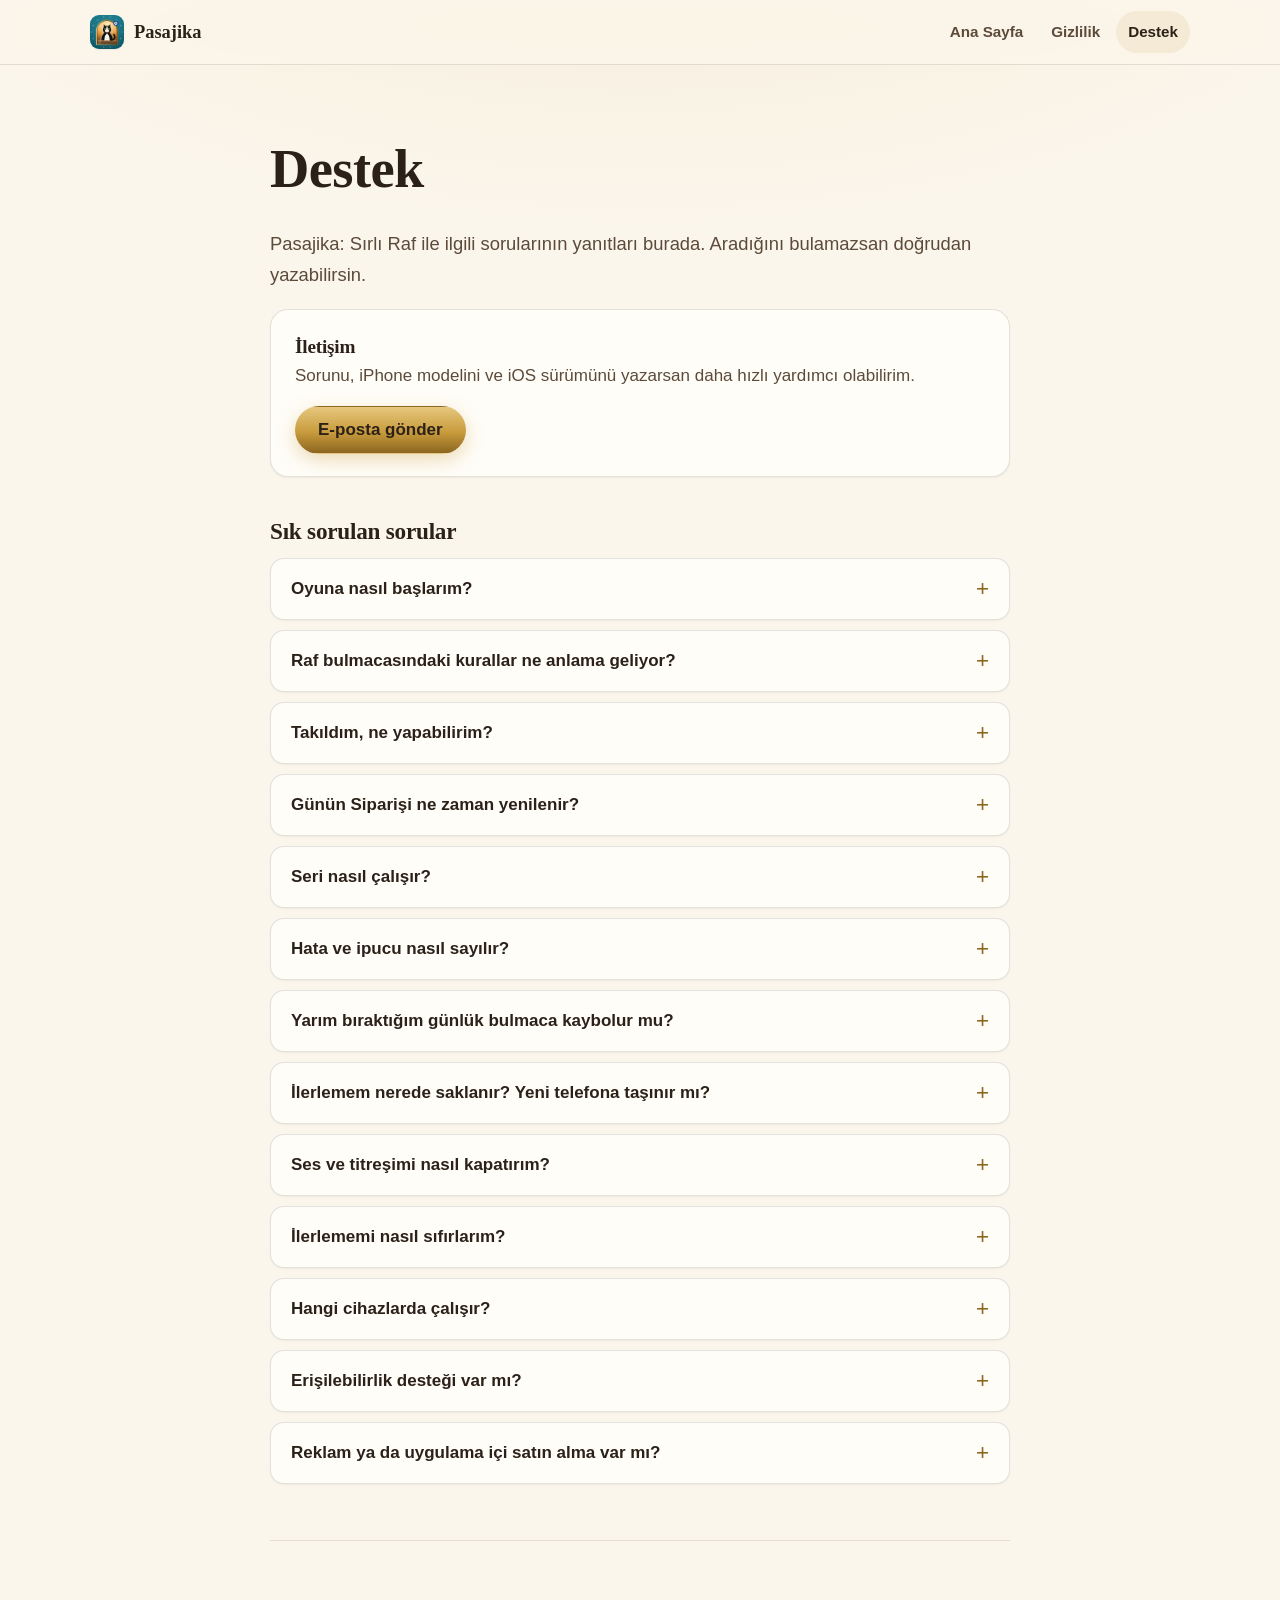
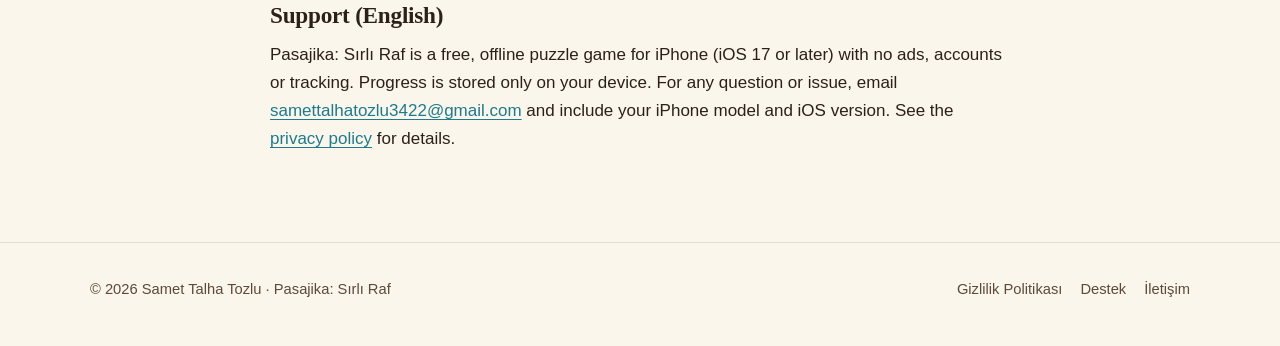
==== destek/index.html @ a7efb0a0 "Mobil düzen ve metin iyileştirmeleri" ====
<!doctype html>
<html lang="tr">
<head>
  <meta charset="utf-8">
  <meta name="viewport" content="width=device-width, initial-scale=1, viewport-fit=cover">
  <title>Destek · Pasajika: Sırlı Raf</title>
  <meta name="description" content="Pasajika: Sırlı Raf destek sayfası: sık sorulan sorular, Günün Siparişi, seri, ilerleme ve iletişim.">
  <link rel="canonical" href="https://samettalhatozlu.github.io/pasajika/destek/">
  <meta name="theme-color" content="#FBF6EC" media="(prefers-color-scheme: light)">
  <meta name="theme-color" content="#1B1510" media="(prefers-color-scheme: dark)">
  <meta property="og:type" content="website">
  <meta property="og:title" content="Destek · Pasajika: Sırlı Raf">
  <meta property="og:description" content="Sık sorulan sorular ve iletişim.">
  <meta property="og:url" content="https://samettalhatozlu.github.io/pasajika/destek/">
  <meta property="og:image" content="https://samettalhatozlu.github.io/pasajika/assets/img/icon-512.png">
  <link rel="icon" type="image/png" sizes="64x64" href="../assets/img/favicon-64.png">
  <link rel="apple-touch-icon" href="../assets/img/apple-touch-icon.png">
  <link rel="stylesheet" href="../assets/site.css">
</head>
<body>
  <a class="skip-link" href="#icerik">İçeriğe geç</a>

  <header class="site-header">
    <div class="wrap">
      <a class="brand" href="../" aria-label="Pasajika ana sayfa">
        <img src="../assets/img/apple-touch-icon.png" alt="" width="34" height="34">
        <span>Pasajika</span>
      </a>
      <nav class="nav" aria-label="Ana menü">
        <a href="../">Ana Sayfa</a>
        <a href="../gizlilik/">Gizlilik</a>
        <a href="./" aria-current="page">Destek</a>
      </nav>
    </div>
  </header>

  <main id="icerik" class="doc">
    <div class="read">
      <h1>Destek</h1>
      <p class="lead">Pasajika: Sırlı Raf ile ilgili sorularının yanıtları burada. Aradığını bulamazsan doğrudan yazabilirsin.</p>

      <div class="contact-card">
        <div>
          <h2 style="margin:0 0 4px; font-size:1.2rem;">İletişim</h2>
          <p>Sorunu, iPhone modelini ve iOS sürümünü yazarsan daha hızlı yardımcı olabilirim.</p>
        </div>
        <a class="btn btn-primary" href="mailto:samettalhatozlu3422@gmail.com?subject=Pasajika%20Destek">E-posta gönder</a>
      </div>

      <h2>Sık sorulan sorular</h2>
      <div class="faq">
        <details>
          <summary>Oyuna nasıl başlarım?</summary>
          <div><p>İlk açılışta <strong>Kepengi Kaldır</strong>'a dokun. Parmağını tozlu vitrinin üzerinde gezdirerek temizle; vitrin parlayınca ustanın notunu oku ve <strong>Rafı Düzenle</strong> ile bulmacaya geç. Kayıt ya da giriş gerekmez.</p></div>
        </details>
        <details>
          <summary>Raf bulmacasındaki kurallar ne anlama geliyor?</summary>
          <div>
            <p>Ustanın notlarındaki bütün kurallar aynı anda sağlandığında raf tamamlanır. Her bulmacanın tek bir doğru çözümü vardır.</p>
            <ul>
              <li><strong>Yan yana:</strong> aynı rafta, bitişik gözlerde.</li>
              <li><strong>Hemen üstünde:</strong> aynı sütunda, bir üst gözde.</li>
              <li><strong>Daha üst bir raf:</strong> sütun fark etmez, rafı daha yukarıda.</li>
              <li><strong>Daha solda:</strong> raf fark etmez, sütunu daha solda.</li>
            </ul>
          </div>
        </details>
        <details>
          <summary>Takıldım, ne yapabilirim?</summary>
          <div><p>Bozulan not kırmızıyla işaretlenir. Sağ üstteki <strong>ampul</strong> düğmesi, çözücüden gerçek bir sonraki adımı gösterir: yanlış yerdeki bir eşyayı tezgâha geri alır ya da bir eşyayı doğru gözüne yerleştirir. Notların yanındaki döngü düğmesiyle rafı tamamen boşaltabilirsin.</p></div>
        </details>
        <details>
          <summary>Günün Siparişi ne zaman yenilenir?</summary>
          <div><p>Her gün, iPhone'unun yerel saatiyle gece yarısında. O gün herkes aynı bulmacayı çözer. Zorluk haftaya yayılır: pazartesi ve salı kolay, çarşamba ile cuma arası orta, hafta sonu usta işi.</p></div>
        </details>
        <details>
          <summary>Seri nasıl çalışır?</summary>
          <div><p>Günün Siparişi'ni her gün çözdükçe serin bir artar. Bir gün atlarsan seri yeniden başlar; en iyi serin ayrıca saklanır.</p></div>
        </details>
        <details>
          <summary>Hata ve ipucu nasıl sayılır?</summary>
          <div><p>Bir eşyayı, ustanın bir notunu bozacak bir göze koyduğunda bu bir hata sayılır. İpucu düğmesini her kullanışın da ayrıca sayılır. İkisi de sonuç kartında ve paylaşım metninde görünür.</p></div>
        </details>
        <details>
          <summary>Yarım bıraktığım günlük bulmaca kaybolur mu?</summary>
          <div><p>Hayır. Süren, hataların, ipuçların ve raftaki yerleşimin kaydedilir. Aynı gün içinde geri döndüğünde <strong>Devam Et</strong> ile kaldığın yerden sürdürürsün.</p></div>
        </details>
        <details>
          <summary>İlerlemem nerede saklanır? Yeni telefona taşınır mı?</summary>
          <div><p>İlerlemen yalnızca iPhone'unda saklanır; hesap ya da sunucu yoktur. iPhone yedeğini (iCloud ya da bilgisayar) yeni telefona geri yüklediğinde ilerlemen de gelir. Uygulamayı silmek ilerlemeyi de siler.</p></div>
        </details>
        <details>
          <summary>Ses ve titreşimi nasıl kapatırım?</summary>
          <div><p>Han Avlusu'nda sağ üstteki dişli simgesiyle <strong>Ayarlar</strong>'ı aç; <strong>ASMR sesleri</strong> ve <strong>Titreşim</strong> anahtarlarını kullan. iPhone sessiz moddayken oyun ses çalmaz ve arka planda dinlediğin müziği kesmez.</p></div>
        </details>
        <details>
          <summary>İlerlememi nasıl sıfırlarım?</summary>
          <div><p><strong>Ayarlar › İlerlemeyi sıfırla</strong>. Dükkânlar, pusulalar ve günlük seri silinir; ses ve titreşim tercihlerin korunur. Bu işlem geri alınamaz.</p></div>
        </details>
        <details>
          <summary>Hangi cihazlarda çalışır?</summary>
          <div><p>iOS 17 ve üzeri yüklü bütün iPhone modellerinde, iPhone SE'den Pro Max'e kadar. Oyun dikey ekranda oynanır ve internet bağlantısı gerektirmez.</p></div>
        </details>
        <details>
          <summary>Erişilebilirlik desteği var mı?</summary>
          <div><p>Evet. Eşyalar, raf gözleri ve kurallar VoiceOver ile okunur; eşyayı seçip bir göze yerleştirmek için sürüklemek zorunlu değildir. Vitrin temizliğinde VoiceOver için "Vitrini tamamen temizle" eylemi bulunur. Oyun, büyük yazı boyutlarına uyum sağlar.</p></div>
        </details>
        <details>
          <summary>Reklam ya da uygulama içi satın alma var mı?</summary>
          <div><p>Hayır. Pasajika ücretsizdir; reklam, uygulama içi satın alma ve takip içermez. Ayrıntılar için <a href="../gizlilik/">gizlilik politikasına</a> bakabilirsin.</p></div>
        </details>
      </div>

      <hr class="divider">

      <section lang="en" aria-labelledby="en-support">
        <h2 id="en-support">Support (English)</h2>
        <p>Pasajika: Sırlı Raf is a free, offline puzzle game for iPhone (iOS 17 or later) with no ads, accounts or tracking. Progress is stored only on your device. For any question or issue, email <a href="mailto:samettalhatozlu3422@gmail.com?subject=Pasajika%20Support">samettalhatozlu3422@gmail.com</a> and include your iPhone model and iOS version. See the <a href="../gizlilik/#en">privacy policy</a> for details.</p>
      </section>
    </div>
  </main>

  <footer class="site-footer">
    <div class="wrap">
      <span>© 2026 Samet Talha Tozlu · Pasajika: Sırlı Raf</span>
      <nav aria-label="Alt menü">
        <a href="../gizlilik/">Gizlilik Politikası</a>
        <a href="./">Destek</a>
        <a href="mailto:samettalhatozlu3422@gmail.com">İletişim</a>
      </nav>
    </div>
  </footer>
</body>
</html>
---- assets/site.css ----
/* Pasajika: Sırlı Raf · Site stilleri
   Dış kaynak (yazı tipi, analiz, çerez) kullanılmaz; yalnızca sistem yazı tipleri. */

:root {
  --cream: #FBF6EC;
  --paper: #F4EAD5;
  --paper-edge: #E2CFA6;
  --brass: #C89B3C;
  --brass-dark: #8C6620;
  --brass-light: #E6C77E;
  --walnut: #2B2118;
  --walnut-2: #3A2C20;
  --iznik: #1E7A8C;
  --iznik-dark: #145664;
  --tea: #B83B2A;
  --olive: #5E7D3A;

  --bg: var(--cream);
  --surface: #FFFDF8;
  --surface-2: var(--paper);
  --text: var(--walnut);
  --muted: #5C4A3A;
  --line: rgba(43, 33, 24, 0.12);
  --accent: var(--iznik);
  --accent-text: #FFFFFF;
  --shadow-sm: 0 1px 2px rgba(43, 33, 24, 0.06);
  --shadow: 0 1px 2px rgba(43, 33, 24, 0.06), 0 10px 30px rgba(43, 33, 24, 0.10);
  --radius: 18px;
  --radius-lg: 28px;
  --serif: ui-serif, "New York", "Iowan Old Style", "Palatino Linotype", Palatino, Georgia, serif;
  --sans: -apple-system, BlinkMacSystemFont, "SF Pro Text", "Segoe UI", Roboto, "Helvetica Neue", Arial, sans-serif;
  --wrap: 1100px;
  --read: 740px;
  color-scheme: light dark;
}

@media (prefers-color-scheme: dark) {
  :root {
    --bg: #1B1510;
    --surface: #251C15;
    --surface-2: #2E2319;
    --text: #F4EAD5;
    --muted: #CDBA9A;
    --line: rgba(244, 234, 213, 0.12);
    --accent: #4FB3C4;
    --accent-text: #10201F;
    --tea: #E07A5F;
    --olive: #9DBB72;
    --shadow-sm: 0 1px 2px rgba(0, 0, 0, 0.3);
    --shadow: 0 1px 2px rgba(0, 0, 0, 0.3), 0 12px 32px rgba(0, 0, 0, 0.35);
  }
}

*, *::before, *::after { box-sizing: border-box; }

html { -webkit-text-size-adjust: 100%; scroll-behavior: smooth; }
@media (prefers-reduced-motion: reduce) { html { scroll-behavior: auto; } }

body {
  margin: 0;
  background:
    radial-gradient(1200px 600px at 50% -10%, color-mix(in srgb, var(--brass) 14%, transparent), transparent 70%),
    var(--bg);
  color: var(--text);
  font: 17px/1.65 var(--sans);
  text-rendering: optimizeLegibility;
  -webkit-font-smoothing: antialiased;
}

img { max-width: 100%; height: auto; display: block; }
a { color: var(--accent); text-underline-offset: 3px; }
a:hover { text-decoration-thickness: 2px; }
:focus-visible { outline: 3px solid var(--brass); outline-offset: 3px; border-radius: 6px; }

h1, h2, h3 { font-family: var(--serif); line-height: 1.2; letter-spacing: -0.01em; margin: 0 0 0.5em; }
h1 { font-size: clamp(2.1rem, 5vw, 3.4rem); }
h2 { font-size: clamp(1.5rem, 3.2vw, 2.1rem); }
h3 { font-size: 1.2rem; }
p { margin: 0 0 1em; }

.skip-link {
  position: absolute; left: 12px; top: -48px; z-index: 100;
  background: var(--walnut); color: var(--cream); padding: 10px 14px; border-radius: 10px;
}
.skip-link:focus { top: 12px; }

.wrap { width: min(var(--wrap), 100% - 32px); margin-inline: auto; }
.read { width: min(var(--read), 100% - 32px); margin-inline: auto; }

/* Üst bar */
.site-header {
  position: sticky; top: 0; z-index: 50;
  background: color-mix(in srgb, var(--bg) 82%, transparent);
  backdrop-filter: saturate(160%) blur(14px);
  -webkit-backdrop-filter: saturate(160%) blur(14px);
  border-bottom: 1px solid var(--line);
}
.site-header .wrap { display: flex; align-items: center; justify-content: space-between; gap: 16px; min-height: 64px; }
.brand { display: flex; align-items: center; gap: 10px; color: var(--text); text-decoration: none; font-family: var(--serif); font-weight: 700; font-size: 1.15rem; }
.brand img { width: 34px; height: 34px; border-radius: 9px; box-shadow: var(--shadow-sm); }
.nav { display: flex; gap: 4px; flex-wrap: wrap; }
.nav a {
  color: var(--muted); text-decoration: none; font-size: 0.95rem; font-weight: 600;
  padding: 8px 12px; border-radius: 999px; min-height: 40px; display: inline-flex; align-items: center;
}
.nav a:hover { color: var(--text); background: var(--surface-2); }
.nav a[aria-current="page"] { color: var(--text); background: var(--surface-2); }

/* Butonlar ve rozetler */
.btn {
  display: inline-flex; align-items: center; justify-content: center; gap: 8px;
  min-height: 48px; padding: 0 22px; border-radius: 999px; font-weight: 700; text-decoration: none;
  border: 1px solid transparent; transition: transform .15s ease, box-shadow .15s ease;
}
.btn:hover { transform: translateY(-1px); text-decoration: none; }
.btn-primary {
  color: var(--walnut);
  background: linear-gradient(180deg, var(--brass-light), var(--brass) 55%, var(--brass-dark));
  box-shadow: 0 6px 18px color-mix(in srgb, var(--brass) 35%, transparent);
}
.btn-ghost { color: var(--text); background: var(--surface); border-color: var(--line); }
.pills { display: flex; flex-wrap: wrap; gap: 8px; margin: 18px 0 26px; padding: 0; list-style: none; }
.pills li {
  font-size: 0.85rem; font-weight: 700; padding: 6px 12px; border-radius: 999px;
  background: var(--surface); border: 1px solid var(--line); color: var(--muted);
}
.eyebrow { font-size: 0.85rem; font-weight: 800; letter-spacing: 0.08em; text-transform: uppercase; color: var(--accent); margin-bottom: 10px; }
.lead { font-size: 1.15rem; color: var(--muted); }

/* Ana sayfa */
.hero { padding: clamp(40px, 7vw, 88px) 0 40px; }
.hero .wrap { display: grid; grid-template-columns: 1.1fr 0.9fr; gap: clamp(28px, 5vw, 64px); align-items: center; }
.hero-icon { width: 88px; height: 88px; border-radius: 22px; box-shadow: var(--shadow); margin-bottom: 22px; }
.actions { display: flex; flex-wrap: wrap; gap: 12px; }
.device {
  justify-self: center; width: min(320px, 78vw); padding: 10px; border-radius: 46px;
  background: linear-gradient(160deg, #3a2c20, #1d1510); box-shadow: var(--shadow), inset 0 0 0 1px rgba(255,255,255,.06);
}
.device img { border-radius: 37px; width: 100%; }

.section { padding: clamp(48px, 7vw, 84px) 0; }
.section-alt { background: color-mix(in srgb, var(--surface-2) 60%, transparent); border-block: 1px solid var(--line); }
.section-head { max-width: 640px; margin-bottom: 32px; }

.steps { display: grid; grid-template-columns: repeat(3, 1fr); gap: 18px; counter-reset: step; padding: 0; margin: 0; list-style: none; }
.card {
  background: var(--surface); border: 1px solid var(--line); border-radius: var(--radius);
  padding: 24px; box-shadow: var(--shadow-sm);
}
.steps .card { position: relative; }
.steps .card::before {
  counter-increment: step; content: counter(step);
  display: inline-grid; place-items: center; width: 34px; height: 34px; border-radius: 50%;
  background: var(--brass-light); color: var(--walnut); font-weight: 800; font-family: var(--serif); margin-bottom: 14px;
}
.card p { color: var(--muted); margin: 0; }

.split { display: grid; grid-template-columns: 1fr 0.8fr; gap: clamp(28px, 5vw, 64px); align-items: center; }
.checklist { list-style: none; padding: 0; margin: 18px 0 0; display: grid; gap: 10px; }
.checklist li { display: flex; gap: 10px; align-items: flex-start; color: var(--muted); }
.checklist li::before {
  content: ""; flex: none; width: 20px; height: 20px; margin-top: 4px; border-radius: 50%;
  background: var(--olive) url("data:image/svg+xml,%3Csvg xmlns='http://www.w3.org/2000/svg' viewBox='0 0 20 20'%3E%3Cpath d='M5.5 10.5l3 3 6-7' fill='none' stroke='white' stroke-width='2.4' stroke-linecap='round' stroke-linejoin='round'/%3E%3C/svg%3E") center/16px no-repeat;
}
.share-sample {
  font: 600 0.95rem/1.5 ui-monospace, "SF Mono", Menlo, monospace; background: var(--surface);
  border: 1px dashed var(--paper-edge); border-radius: 14px; padding: 14px 16px; color: var(--muted); margin-top: 18px;
}

.gallery {
  display: grid; grid-auto-flow: column; grid-auto-columns: minmax(200px, 240px); gap: 18px;
  overflow-x: auto; padding: 6px 4px 22px; scroll-snap-type: x mandatory; overscroll-behavior-x: contain;
}
.gallery figure { margin: 0; scroll-snap-align: start; }
.gallery img { border-radius: 26px; box-shadow: var(--shadow); border: 1px solid var(--line); }
.gallery figcaption { text-align: center; color: var(--muted); font-size: 0.9rem; font-weight: 600; margin-top: 10px; }

.values { display: grid; grid-template-columns: repeat(4, 1fr); gap: 16px; }
.values .card h3 { margin-bottom: 6px; }
.icon {
  width: 42px; height: 42px; border-radius: 12px; display: grid; place-items: center; margin-bottom: 14px;
  background: color-mix(in srgb, var(--accent) 14%, transparent); color: var(--accent);
}
.icon svg { width: 22px; height: 22px; }

/* Belge sayfaları */
.doc { padding: clamp(36px, 6vw, 72px) 0 72px; }
.doc-meta { color: var(--muted); font-size: 0.95rem; margin-bottom: 18px; }
.lang-switch { display: inline-flex; gap: 6px; padding: 4px; border-radius: 999px; background: var(--surface-2); margin-bottom: 26px; }
.lang-switch a { text-decoration: none; color: var(--muted); font-weight: 700; font-size: 0.9rem; padding: 6px 14px; border-radius: 999px; }
.lang-switch a:hover { color: var(--text); background: var(--surface); }
.summary {
  background: var(--surface); border: 1px solid var(--line); border-left: 4px solid var(--olive);
  border-radius: 14px; padding: 18px 20px; margin: 0 0 34px; box-shadow: var(--shadow-sm);
}
.summary strong { font-family: var(--serif); font-size: 1.05rem; }
.doc h2 { font-size: 1.45rem; margin-top: 2.2em; padding-top: 0.2em; }
.doc h2:first-of-type { margin-top: 0.6em; }
.doc ul { padding-left: 1.2em; }
.doc li { margin-bottom: 0.4em; }
.toc { background: var(--surface); border: 1px solid var(--line); border-radius: 14px; padding: 16px 20px; margin-bottom: 30px; }
.toc ol { margin: 6px 0 0; padding-left: 1.3em; columns: 2; column-gap: 28px; }
.toc a { color: var(--text); text-decoration: none; }
.toc a:hover { color: var(--accent); }
.table-wrap { overflow-x: auto; margin: 0 0 1.2em; border: 1px solid var(--line); border-radius: 14px; background: var(--surface); }
table { width: 100%; border-collapse: collapse; font-size: 0.95rem; }
th, td { text-align: left; padding: 12px 14px; border-bottom: 1px solid var(--line); vertical-align: top; }
th { font-weight: 700; background: var(--surface-2); }
tr:last-child td { border-bottom: 0; }
.tag { display: inline-block; font-size: 0.8rem; font-weight: 800; padding: 2px 10px; border-radius: 999px; }
.tag-no { background: color-mix(in srgb, var(--olive) 18%, transparent); color: var(--olive); }
.divider { border: 0; border-top: 1px solid var(--line); margin: 56px 0; }

.contact-card {
  display: flex; flex-wrap: wrap; align-items: center; justify-content: space-between; gap: 16px;
  background: var(--surface); border: 1px solid var(--line); border-radius: var(--radius); padding: 22px 24px; box-shadow: var(--shadow-sm);
  margin: 10px 0 36px;
}
.contact-card p { margin: 0; color: var(--muted); }
.faq details {
  background: var(--surface); border: 1px solid var(--line); border-radius: 14px; margin-bottom: 10px;
  box-shadow: var(--shadow-sm);
}
.faq summary {
  cursor: pointer; list-style: none; padding: 16px 48px 16px 20px; font-weight: 700; position: relative; min-height: 44px;
}
.faq summary::-webkit-details-marker { display: none; }
.faq summary::after {
  content: "+"; position: absolute; right: 20px; top: 50%; transform: translateY(-50%);
  font-size: 1.4rem; color: var(--brass-dark); font-weight: 400;
}
.faq details[open] summary::after { content: "–"; }
.faq details > div { padding: 0 20px 18px; color: var(--muted); }
.faq details > div p:last-child { margin-bottom: 0; }

/* Alt bilgi */
.site-footer { border-top: 1px solid var(--line); padding: 34px 0 44px; color: var(--muted); font-size: 0.92rem; }
.site-footer .wrap { display: flex; flex-wrap: wrap; justify-content: space-between; gap: 14px; align-items: center; }
.site-footer nav { display: flex; gap: 18px; flex-wrap: wrap; }
.site-footer a { color: var(--muted); text-decoration: none; }
.site-footer a:hover { color: var(--text); text-decoration: underline; }

/* 404 */
.center-page { min-height: 70vh; display: grid; place-items: center; text-align: center; padding: 48px 16px; }
.center-page img { width: 96px; height: 96px; border-radius: 24px; margin: 0 auto 22px; box-shadow: var(--shadow); }

/* Duyarlı düzen */
@media (max-width: 900px) {
  .hero .wrap, .split { grid-template-columns: 1fr; }
  .device { width: min(260px, 68vw); }
  .steps { grid-template-columns: 1fr; }
  .values { grid-template-columns: repeat(2, 1fr); }
}
@media (max-width: 560px) {
  body { font-size: 16px; }
  .values { grid-template-columns: 1fr; }
  .toc ol { columns: 1; }
  .site-header .wrap { min-height: 58px; }
  .brand span { display: none; }
  .nav a { padding: 8px 10px; }
}

@media print {
  .site-header, .site-footer, .lang-switch, .toc { display: none; }
  body { background: #fff; color: #000; }
}
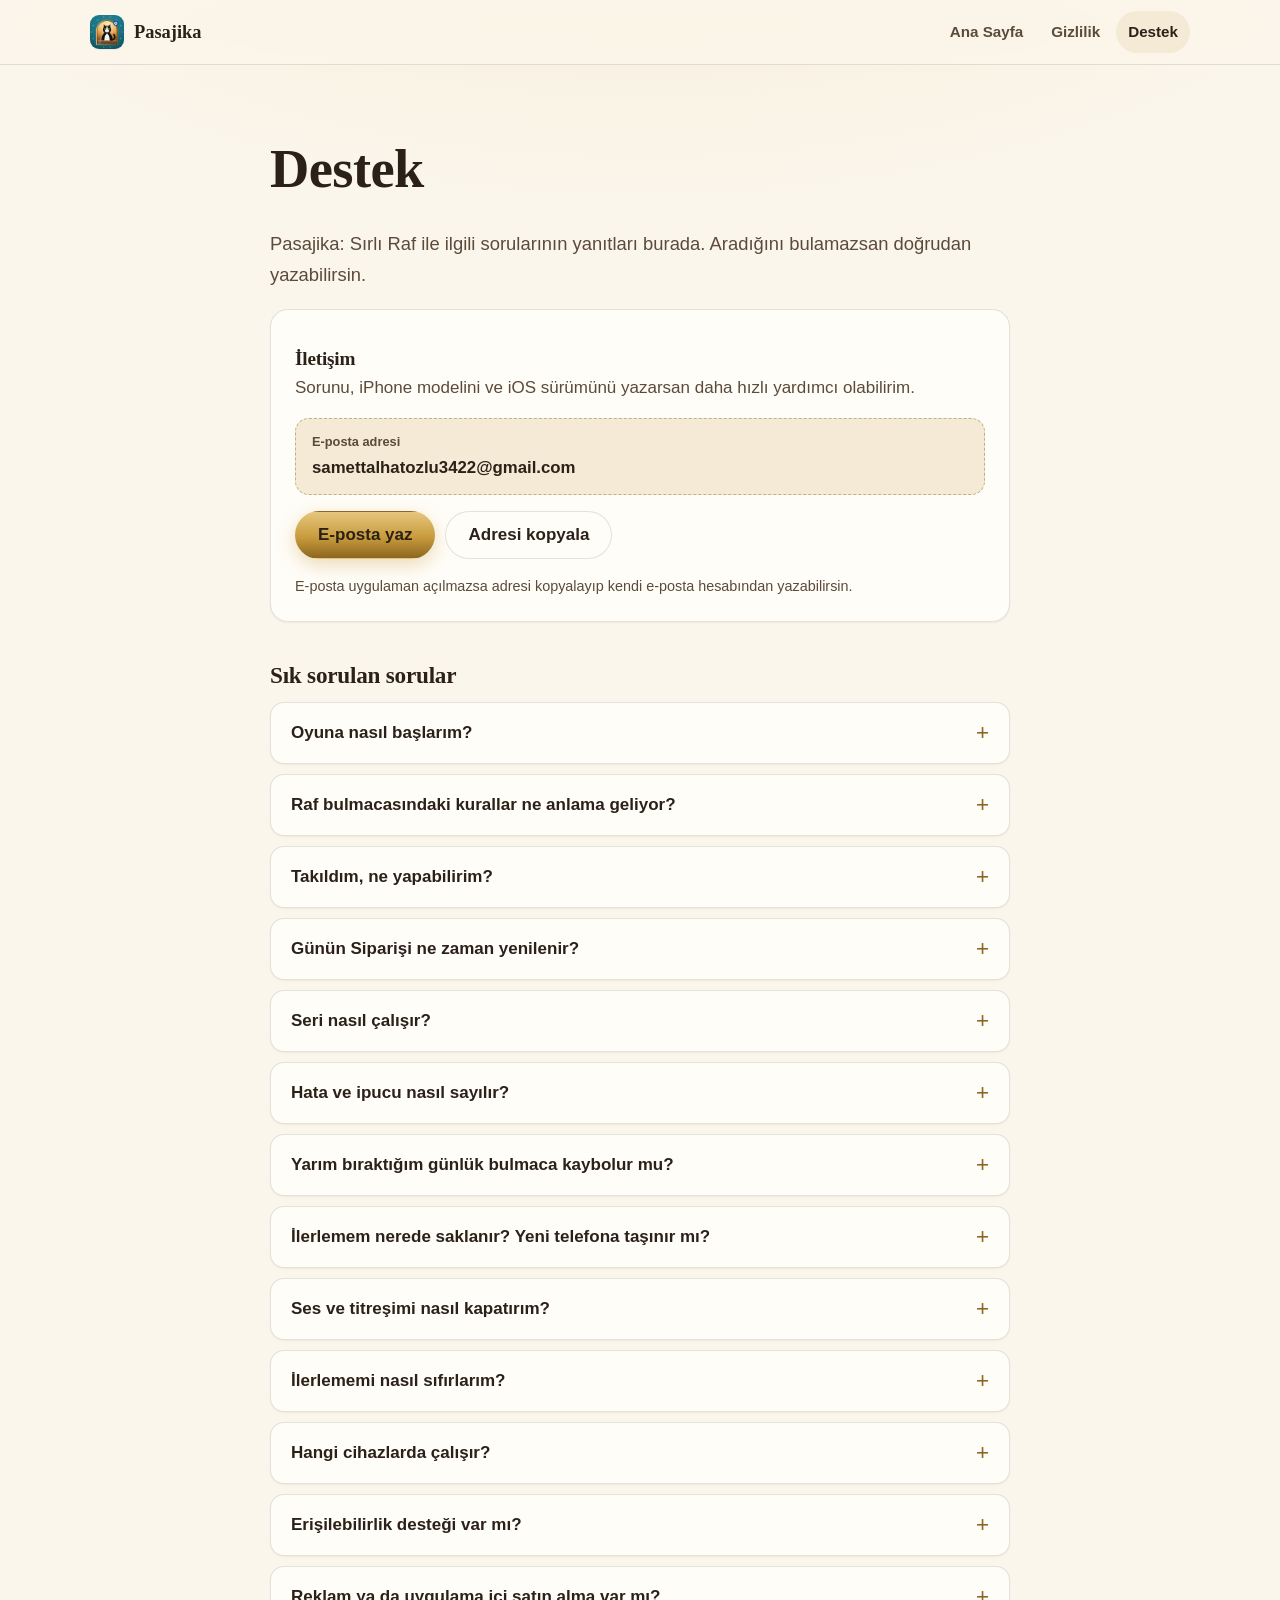
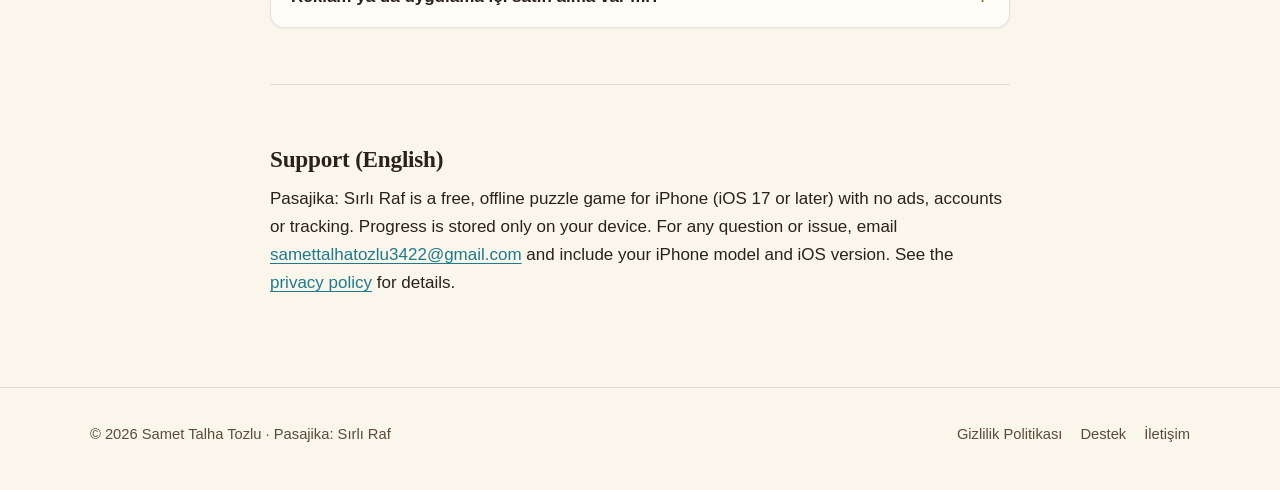
==== commit 23ac61e4: "Destek: e-posta adresi görünür ve kopyalanabilir" ====
--- a/destek/index.html
+++ b/destek/index.html
@@ -15,7 +15,7 @@
   <meta property="og:image" content="https://samettalhatozlu.github.io/pasajika/assets/img/icon-512.png">
   <link rel="icon" type="image/png" sizes="64x64" href="../assets/img/favicon-64.png">
   <link rel="apple-touch-icon" href="../assets/img/apple-touch-icon.png">
-  <link rel="stylesheet" href="../assets/site.css">
+  <link rel="stylesheet" href="../assets/site.css?v=3">
 </head>
 <body>
   <a class="skip-link" href="#icerik">İçeriğe geç</a>
@@ -39,13 +39,21 @@
       <h1>Destek</h1>
       <p class="lead">Pasajika: Sırlı Raf ile ilgili sorularının yanıtları burada. Aradığını bulamazsan doğrudan yazabilirsin.</p>
 
-      <div class="contact-card">
+      <section class="contact-card" id="iletisim" aria-labelledby="iletisim-baslik">
         <div>
-          <h2 style="margin:0 0 4px; font-size:1.2rem;">İletişim</h2>
+          <h2 id="iletisim-baslik">İletişim</h2>
           <p>Sorunu, iPhone modelini ve iOS sürümünü yazarsan daha hızlı yardımcı olabilirim.</p>
         </div>
-        <a class="btn btn-primary" href="mailto:samettalhatozlu3422@gmail.com?subject=Pasajika%20Destek">E-posta gönder</a>
-      </div>
+        <div class="contact-mail">
+          <span class="contact-mail-label">E-posta adresi</span>
+          <span class="contact-mail-address">samettalhatozlu3422@gmail.com</span>
+        </div>
+        <div class="contact-actions">
+          <a class="btn btn-primary" href="mailto:samettalhatozlu3422@gmail.com?subject=Pasajika%20Destek">E-posta yaz</a>
+          <button class="btn btn-ghost" type="button" data-copy="samettalhatozlu3422@gmail.com" aria-describedby="iletisim-durum" hidden>Adresi kopyala</button>
+        </div>
+        <p class="contact-status" id="iletisim-durum" role="status" aria-live="polite">E-posta uygulaman açılmazsa adresi kopyalayıp kendi e-posta hesabından yazabilirsin.</p>
+      </section>
 
       <h2>Sık sorulan sorular</h2>
       <div class="faq">
@@ -126,9 +134,10 @@
       <nav aria-label="Alt menü">
         <a href="../gizlilik/">Gizlilik Politikası</a>
         <a href="./">Destek</a>
-        <a href="mailto:samettalhatozlu3422@gmail.com">İletişim</a>
+        <a href="#iletisim">İletişim</a>
       </nav>
     </div>
   </footer>
+  <script src="../assets/site.js?v=1" defer></script>
 </body>
 </html>
--- a/assets/site.css
+++ b/assets/site.css
@@ -111,7 +111,9 @@
   display: inline-flex; align-items: center; justify-content: center; gap: 8px;
   min-height: 48px; padding: 0 22px; border-radius: 999px; font-weight: 700; text-decoration: none;
   border: 1px solid transparent; transition: transform .15s ease, box-shadow .15s ease;
-}
+  font: inherit; font-weight: 700; cursor: pointer;
+}
+.btn[hidden] { display: none; }
 .btn:hover { transform: translateY(-1px); text-decoration: none; }
 .btn-primary {
   color: var(--walnut);
@@ -212,11 +214,24 @@
 .divider { border: 0; border-top: 1px solid var(--line); margin: 56px 0; }
 
 .contact-card {
-  display: flex; flex-wrap: wrap; align-items: center; justify-content: space-between; gap: 16px;
+  display: grid; gap: 16px;
   background: var(--surface); border: 1px solid var(--line); border-radius: var(--radius); padding: 22px 24px; box-shadow: var(--shadow-sm);
-  margin: 10px 0 36px;
-}
+  margin: 10px 0 36px; scroll-margin-top: 90px;
+}
+.contact-card h2 { margin: 0 0 4px; font-size: 1.2rem; }
 .contact-card p { margin: 0; color: var(--muted); }
+.contact-mail {
+  display: grid; gap: 2px; padding: 12px 16px; border-radius: 14px;
+  background: var(--surface-2); border: 1px dashed color-mix(in srgb, var(--brass-dark) 45%, transparent);
+}
+.contact-mail-label { font-size: 0.8rem; font-weight: 700; color: var(--muted); }
+.contact-mail-address {
+  font-size: 1.05rem; font-weight: 700; color: var(--text); overflow-wrap: anywhere;
+  -webkit-user-select: all; user-select: all;
+}
+.contact-actions { display: flex; flex-wrap: wrap; gap: 10px; }
+.contact-card .contact-status { font-size: 0.9rem; }
+.contact-card .contact-status.is-success { color: var(--olive); font-weight: 600; }
 .faq details {
   background: var(--surface); border: 1px solid var(--line); border-radius: 14px; margin-bottom: 10px;
   box-shadow: var(--shadow-sm);
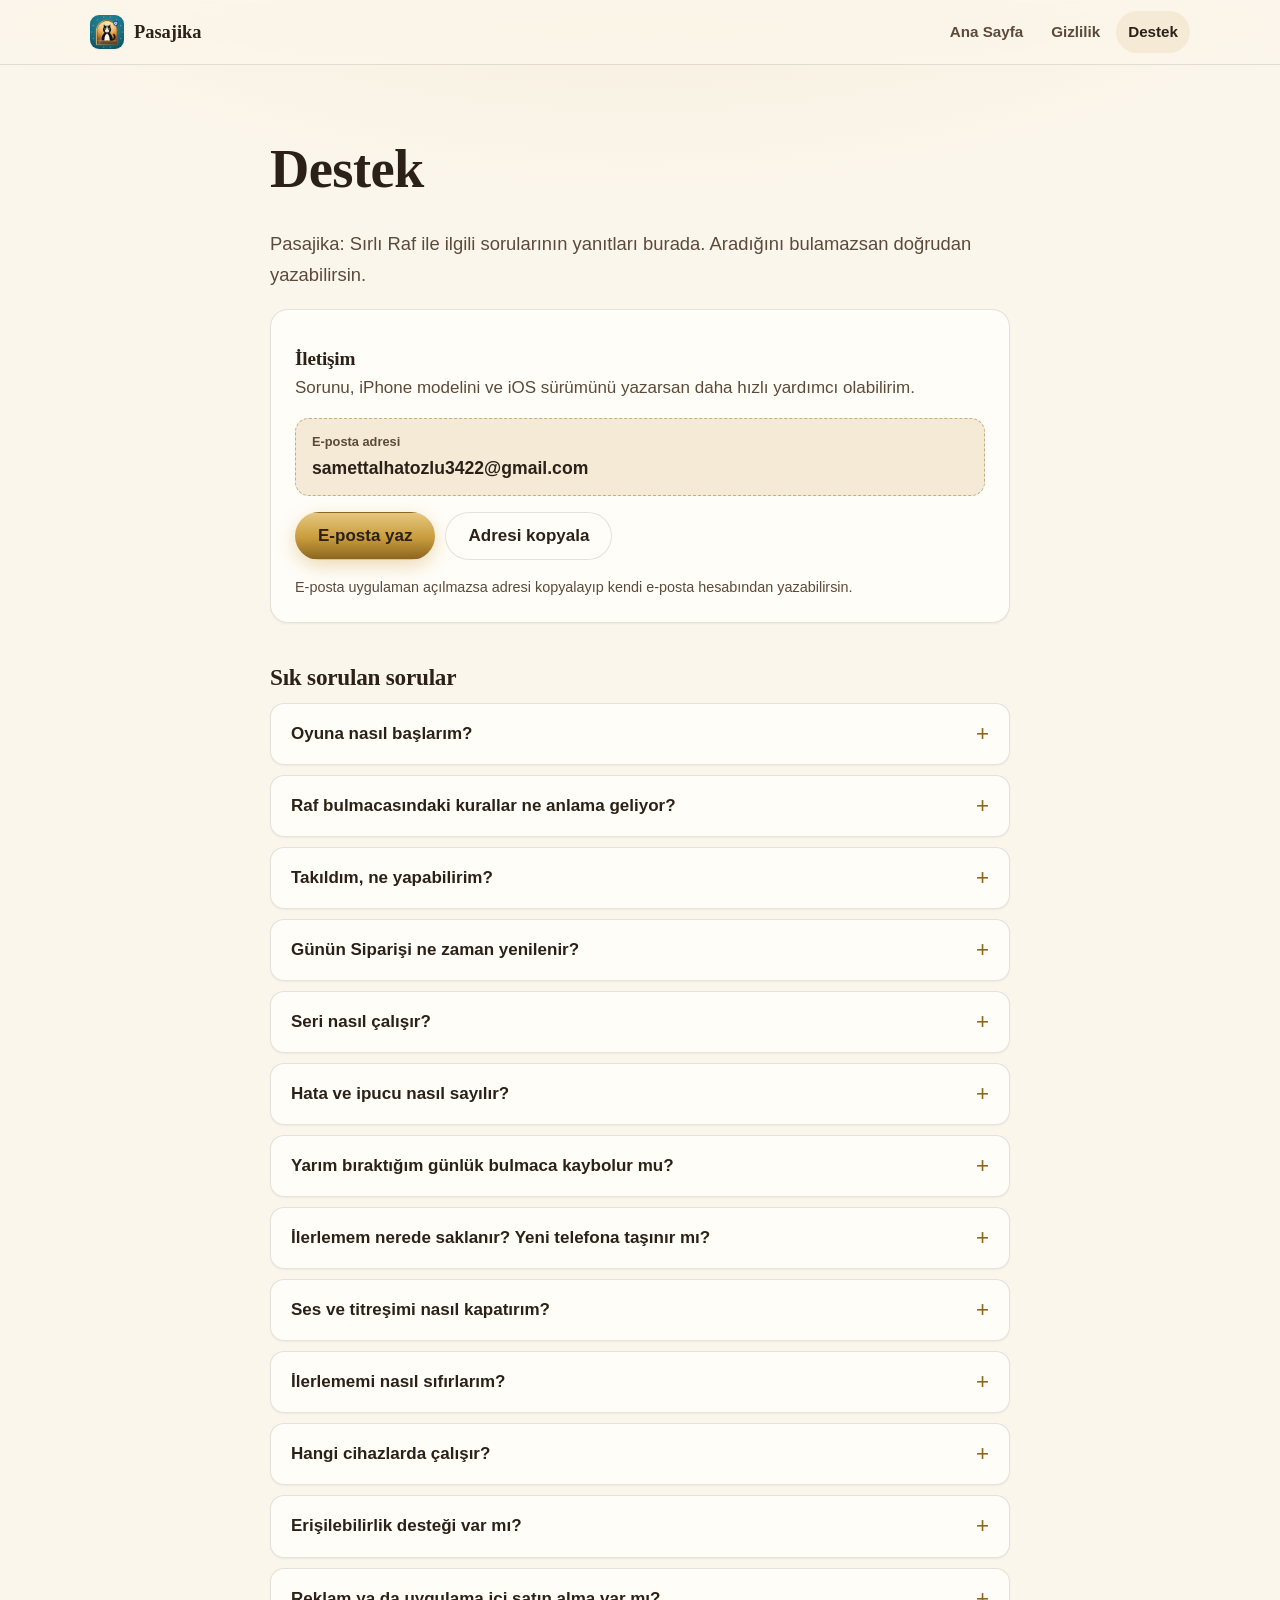
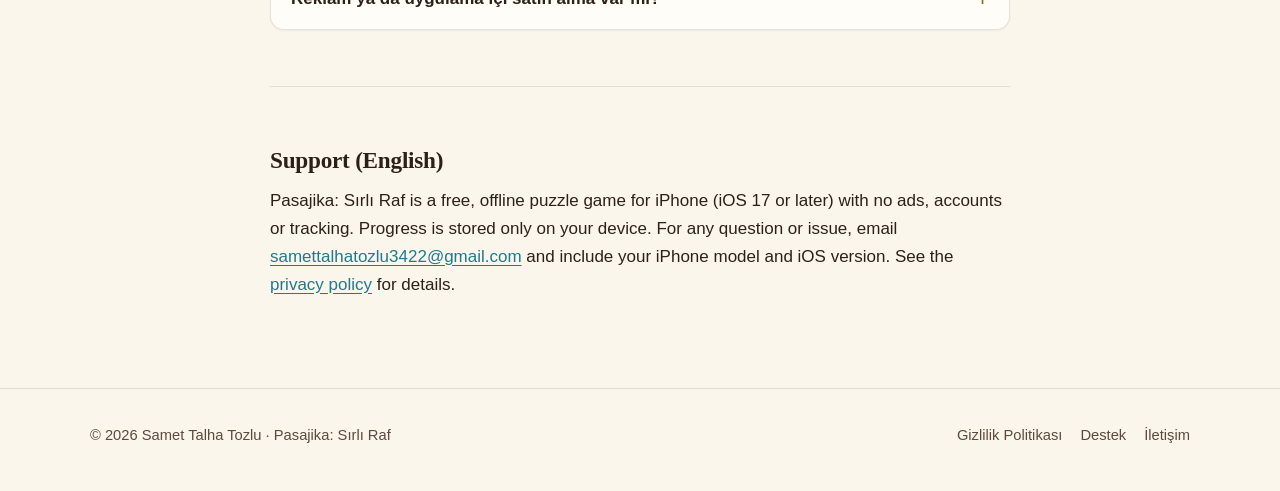
==== commit e8b57857: "Destek: iletişim kartı dar ekran düzeni" ====
--- a/destek/index.html
+++ b/destek/index.html
@@ -15,7 +15,7 @@
   <meta property="og:image" content="https://samettalhatozlu.github.io/pasajika/assets/img/icon-512.png">
   <link rel="icon" type="image/png" sizes="64x64" href="../assets/img/favicon-64.png">
   <link rel="apple-touch-icon" href="../assets/img/apple-touch-icon.png">
-  <link rel="stylesheet" href="../assets/site.css?v=3">
+  <link rel="stylesheet" href="../assets/site.css?v=4">
 </head>
 <body>
   <a class="skip-link" href="#icerik">İçeriğe geç</a>
@@ -46,7 +46,7 @@
         </div>
         <div class="contact-mail">
           <span class="contact-mail-label">E-posta adresi</span>
-          <span class="contact-mail-address">samettalhatozlu3422@gmail.com</span>
+          <span class="contact-mail-address">samettalhatozlu3422<wbr>@gmail.com</span>
         </div>
         <div class="contact-actions">
           <a class="btn btn-primary" href="mailto:samettalhatozlu3422@gmail.com?subject=Pasajika%20Destek">E-posta yaz</a>
--- a/assets/site.css
+++ b/assets/site.css
@@ -226,10 +226,13 @@
 }
 .contact-mail-label { font-size: 0.8rem; font-weight: 700; color: var(--muted); }
 .contact-mail-address {
-  font-size: 1.05rem; font-weight: 700; color: var(--text); overflow-wrap: anywhere;
+  font-size: clamp(0.95rem, 4.2vw, 1.1rem); font-weight: 700; color: var(--text); overflow-wrap: break-word;
   -webkit-user-select: all; user-select: all;
 }
 .contact-actions { display: flex; flex-wrap: wrap; gap: 10px; }
+.contact-actions .btn { flex: 1 1 170px; }
+@media (min-width: 640px) { .contact-actions .btn { flex: 0 0 auto; } }
+@media (max-width: 420px) { .contact-card { padding: 20px 18px; } .contact-mail { padding: 12px 14px; } }
 .contact-card .contact-status { font-size: 0.9rem; }
 .contact-card .contact-status.is-success { color: var(--olive); font-weight: 600; }
 .faq details {
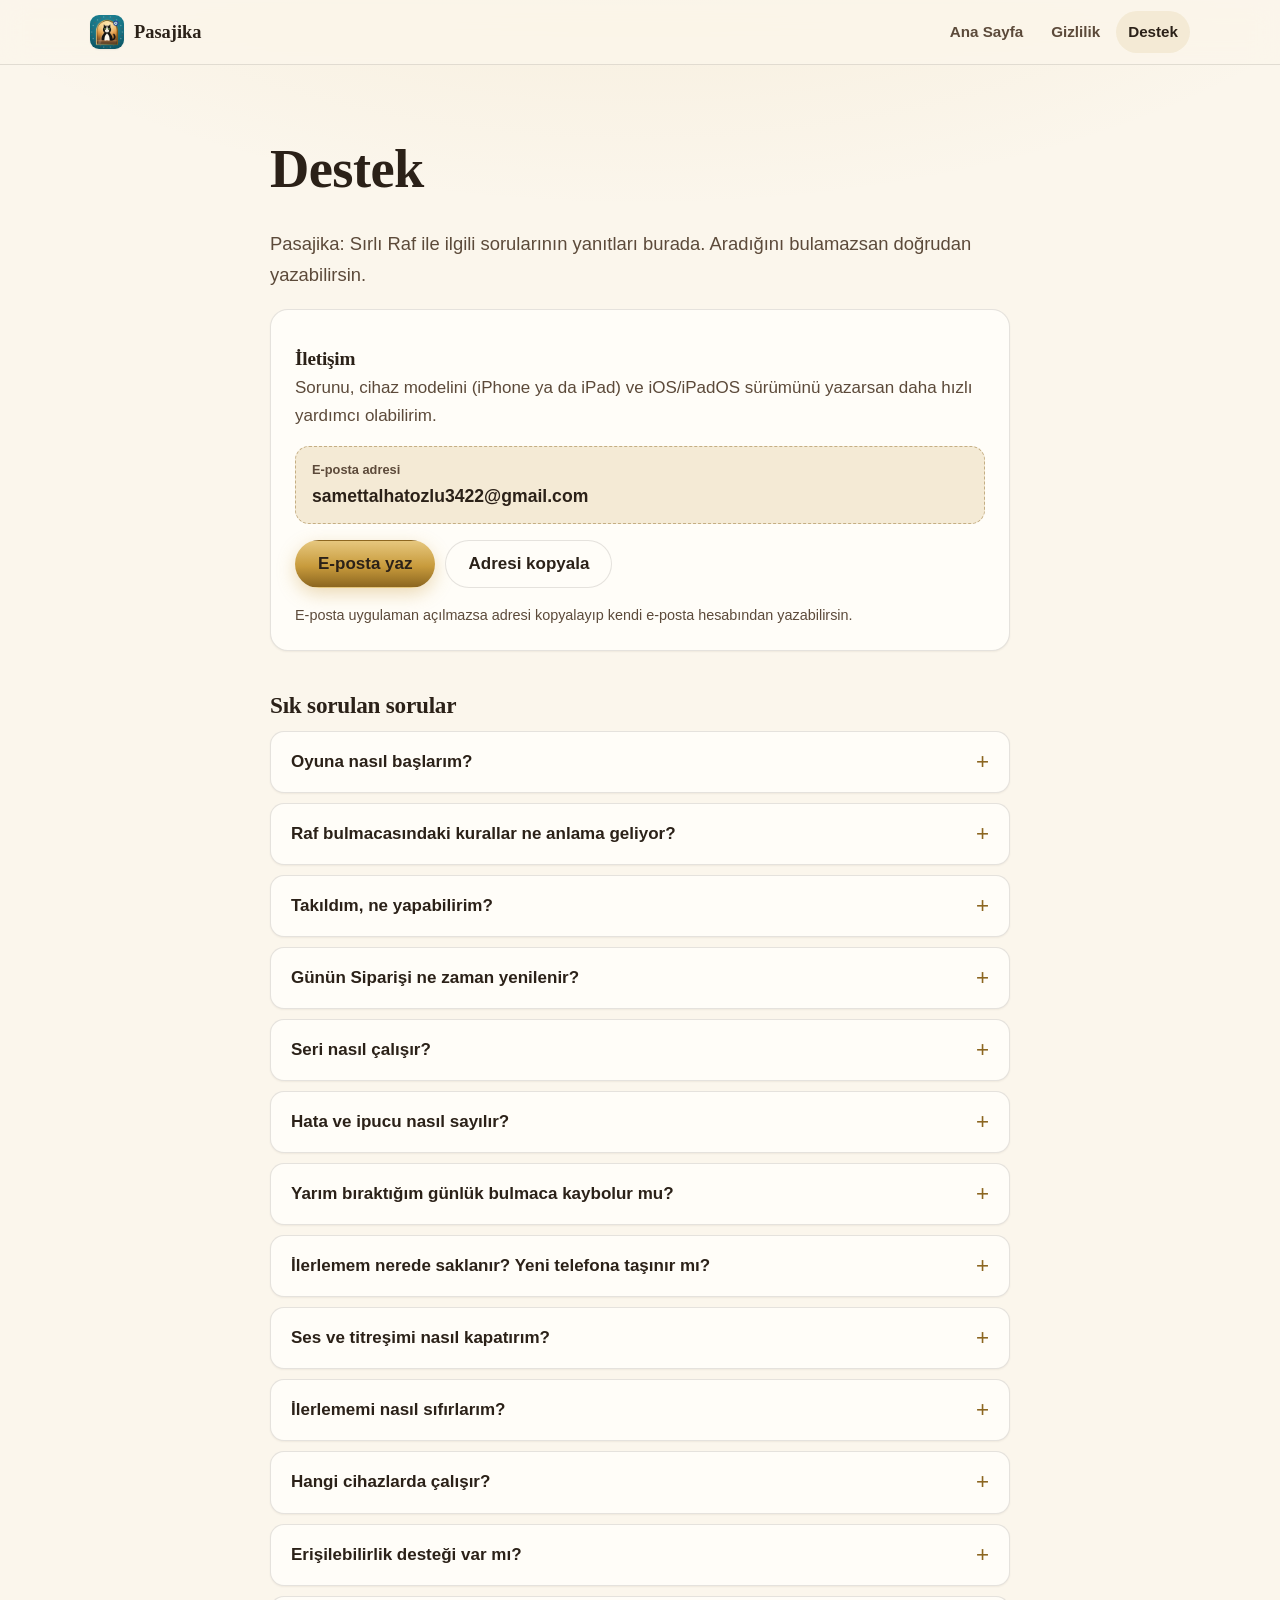
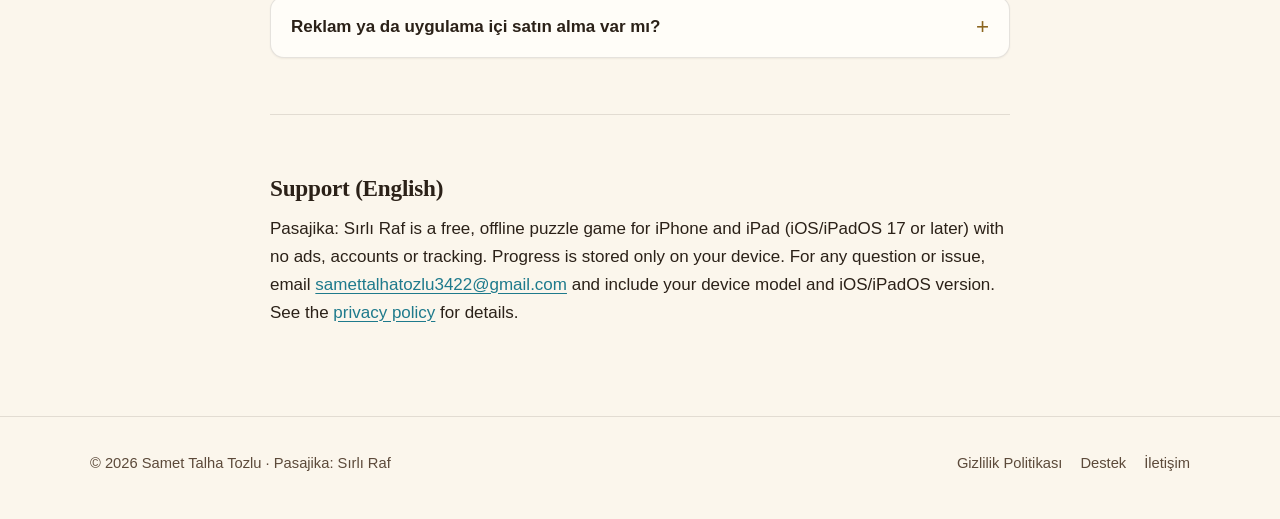
==== commit 9282b101: "iPad desteği, yeni oyun modları ve güncel ekran görüntüleri" ====
--- a/destek/index.html
+++ b/destek/index.html
@@ -15,7 +15,7 @@
   <meta property="og:image" content="https://samettalhatozlu.github.io/pasajika/assets/img/icon-512.png">
   <link rel="icon" type="image/png" sizes="64x64" href="../assets/img/favicon-64.png">
   <link rel="apple-touch-icon" href="../assets/img/apple-touch-icon.png">
-  <link rel="stylesheet" href="../assets/site.css?v=4">
+  <link rel="stylesheet" href="../assets/site.css?v=5">
 </head>
 <body>
   <a class="skip-link" href="#icerik">İçeriğe geç</a>
@@ -42,7 +42,7 @@
       <section class="contact-card" id="iletisim" aria-labelledby="iletisim-baslik">
         <div>
           <h2 id="iletisim-baslik">İletişim</h2>
-          <p>Sorunu, iPhone modelini ve iOS sürümünü yazarsan daha hızlı yardımcı olabilirim.</p>
+          <p>Sorunu, cihaz modelini (iPhone ya da iPad) ve iOS/iPadOS sürümünü yazarsan daha hızlı yardımcı olabilirim.</p>
         </div>
         <div class="contact-mail">
           <span class="contact-mail-label">E-posta adresi</span>
@@ -79,7 +79,7 @@
         </details>
         <details>
           <summary>Günün Siparişi ne zaman yenilenir?</summary>
-          <div><p>Her gün, iPhone'unun yerel saatiyle gece yarısında. O gün herkes aynı bulmacayı çözer. Zorluk haftaya yayılır: pazartesi ve salı kolay, çarşamba ile cuma arası orta, hafta sonu usta işi.</p></div>
+          <div><p>Her gün, cihazının yerel saatiyle gece yarısında. O gün herkes aynı bulmacayı çözer. Zorluk haftaya yayılır: pazartesi ve salı kolay, çarşamba ile cuma arası orta, hafta sonu usta işi.</p></div>
         </details>
         <details>
           <summary>Seri nasıl çalışır?</summary>
@@ -95,11 +95,11 @@
         </details>
         <details>
           <summary>İlerlemem nerede saklanır? Yeni telefona taşınır mı?</summary>
-          <div><p>İlerlemen yalnızca iPhone'unda saklanır; hesap ya da sunucu yoktur. iPhone yedeğini (iCloud ya da bilgisayar) yeni telefona geri yüklediğinde ilerlemen de gelir. Uygulamayı silmek ilerlemeyi de siler.</p></div>
+          <div><p>İlerlemen yalnızca cihazında saklanır; hesap ya da sunucu yoktur. Cihaz yedeğini (iCloud ya da bilgisayar) yeni cihaza geri yüklediğinde ilerlemen de gelir. Uygulamayı silmek ilerlemeyi de siler.</p></div>
         </details>
         <details>
           <summary>Ses ve titreşimi nasıl kapatırım?</summary>
-          <div><p>Han Avlusu'nda sağ üstteki dişli simgesiyle <strong>Ayarlar</strong>'ı aç; <strong>ASMR sesleri</strong> ve <strong>Titreşim</strong> anahtarlarını kullan. iPhone sessiz moddayken oyun ses çalmaz ve arka planda dinlediğin müziği kesmez.</p></div>
+          <div><p>Han Avlusu'nda sağ üstteki dişli simgesiyle <strong>Ayarlar</strong>'ı aç; <strong>ASMR sesleri</strong> ve <strong>Titreşim</strong> anahtarlarını kullan. Cihaz sessiz moddayken oyun ses çalmaz ve arka planda dinlediğin müziği kesmez.</p></div>
         </details>
         <details>
           <summary>İlerlememi nasıl sıfırlarım?</summary>
@@ -107,7 +107,7 @@
         </details>
         <details>
           <summary>Hangi cihazlarda çalışır?</summary>
-          <div><p>iOS 17 ve üzeri yüklü bütün iPhone modellerinde, iPhone SE'den Pro Max'e kadar. Oyun dikey ekranda oynanır ve internet bağlantısı gerektirmez.</p></div>
+          <div><p>iOS 17 ve üzeri yüklü bütün iPhone modellerinde ve iPadOS 17 ve üzeri yüklü iPad'lerde. Oyun dikey ve yatay ekranda, iPad'de pencere modunda ve iPhone Duo'nun iki ekranında da oynanır; internet bağlantısı gerektirmez.</p></div>
         </details>
         <details>
           <summary>Erişilebilirlik desteği var mı?</summary>
@@ -123,7 +123,7 @@
 
       <section lang="en" aria-labelledby="en-support">
         <h2 id="en-support">Support (English)</h2>
-        <p>Pasajika: Sırlı Raf is a free, offline puzzle game for iPhone (iOS 17 or later) with no ads, accounts or tracking. Progress is stored only on your device. For any question or issue, email <a href="mailto:samettalhatozlu3422@gmail.com?subject=Pasajika%20Support">samettalhatozlu3422@gmail.com</a> and include your iPhone model and iOS version. See the <a href="../gizlilik/#en">privacy policy</a> for details.</p>
+        <p>Pasajika: Sırlı Raf is a free, offline puzzle game for iPhone and iPad (iOS/iPadOS 17 or later) with no ads, accounts or tracking. Progress is stored only on your device. For any question or issue, email <a href="mailto:samettalhatozlu3422@gmail.com?subject=Pasajika%20Support">samettalhatozlu3422@gmail.com</a> and include your device model and iOS/iPadOS version. See the <a href="../gizlilik/#en">privacy policy</a> for details.</p>
       </section>
     </div>
   </main>
--- a/assets/site.css
+++ b/assets/site.css
@@ -277,6 +277,15 @@
   .brand span { display: none; }
   .nav a { padding: 8px 10px; }
 }
+@media (max-width: 380px) {
+  .site-header .wrap { gap: 8px; }
+  .nav { gap: 2px; }
+  .nav a { padding: 7px 8px; font-size: 0.9rem; }
+}
+@media (max-width: 330px) {
+  .brand { display: none; }
+  .site-header .wrap { justify-content: center; }
+}
 
 @media print {
   .site-header, .site-footer, .lang-switch, .toc { display: none; }
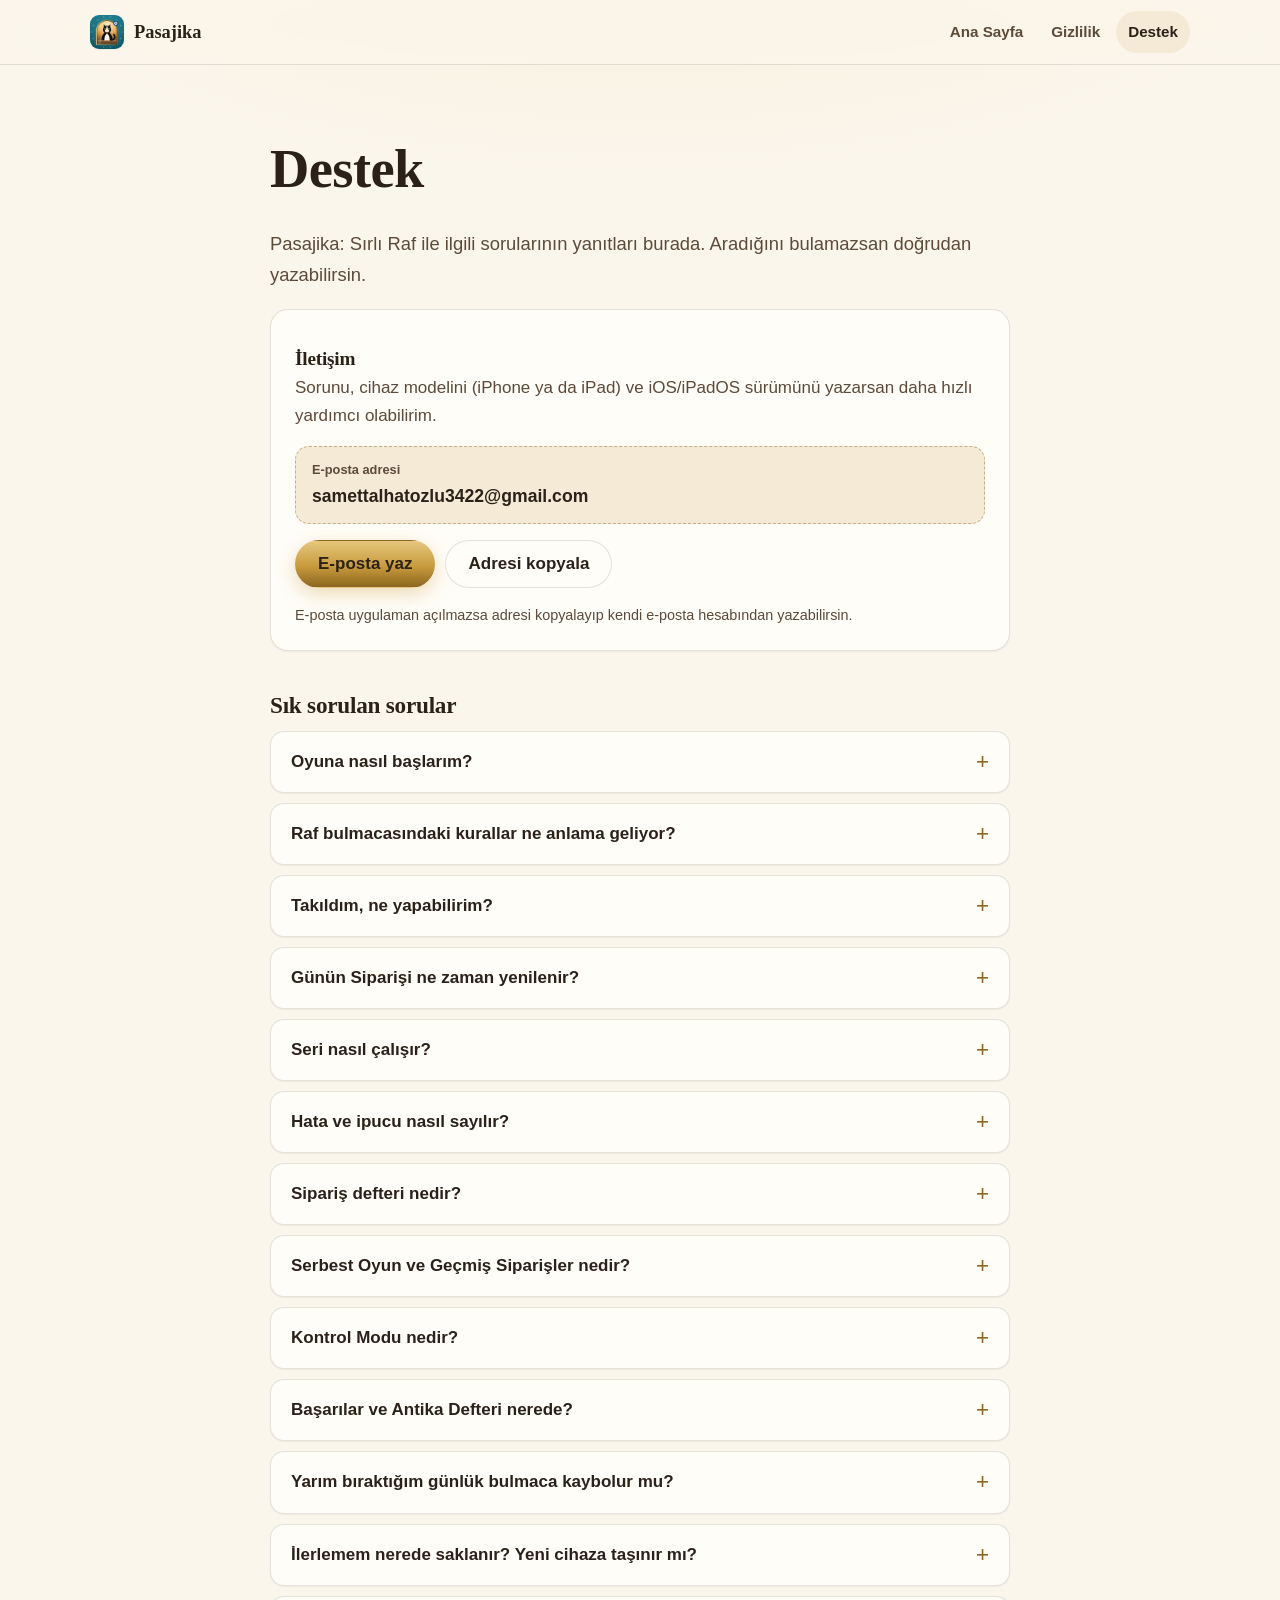
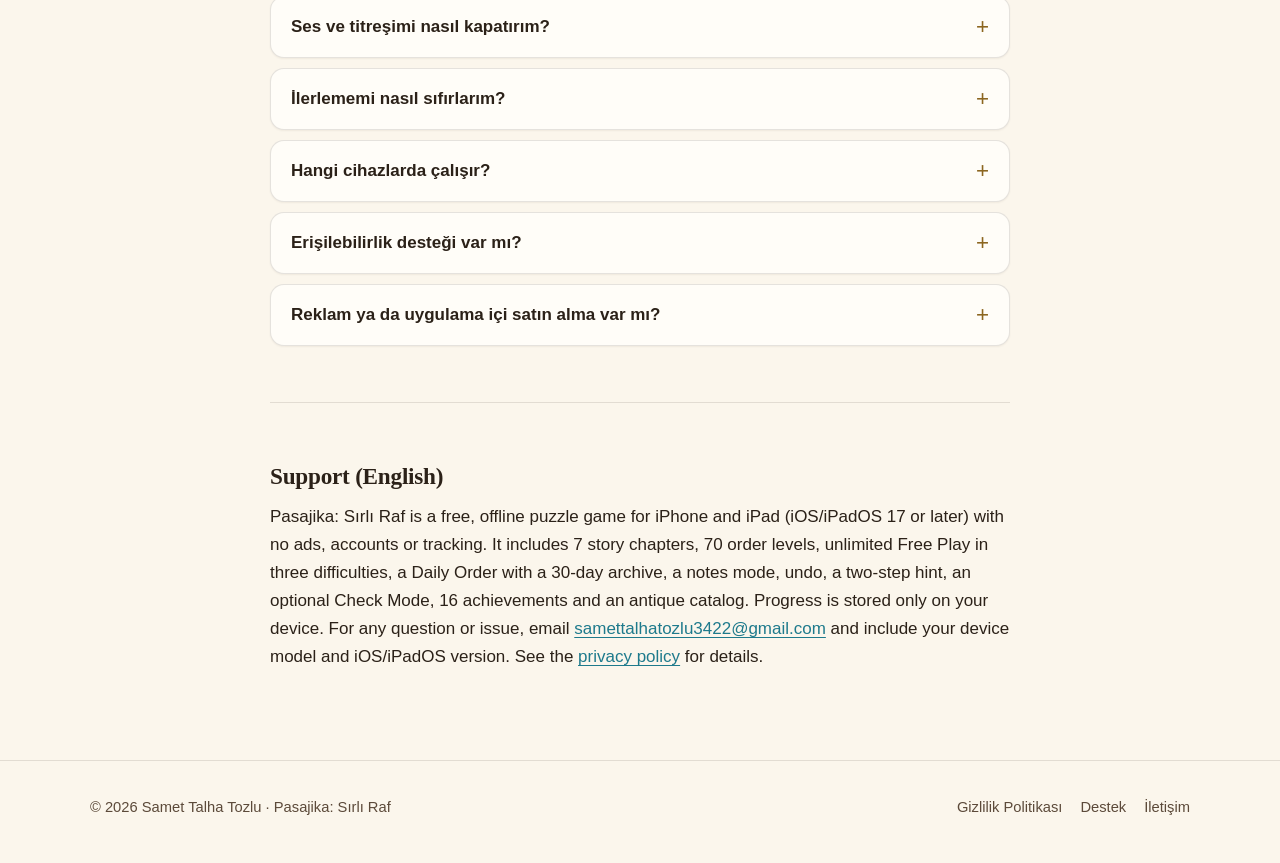
==== commit 7931c460: "Site: iPad bölümü, yeni özellikler için SSS ve güncel açıklamalar" ====
--- a/destek/index.html
+++ b/destek/index.html
@@ -4,7 +4,7 @@
   <meta charset="utf-8">
   <meta name="viewport" content="width=device-width, initial-scale=1, viewport-fit=cover">
   <title>Destek · Pasajika: Sırlı Raf</title>
-  <meta name="description" content="Pasajika: Sırlı Raf destek sayfası: sık sorulan sorular, Günün Siparişi, seri, ilerleme ve iletişim.">
+  <meta name="description" content="Pasajika: Sırlı Raf destek sayfası: sık sorulan sorular, sipariş defterleri, Serbest Oyun, yıldızlar, Günün Siparişi, seri, ilerleme ve iletişim.">
   <link rel="canonical" href="https://samettalhatozlu.github.io/pasajika/destek/">
   <meta name="theme-color" content="#FBF6EC" media="(prefers-color-scheme: light)">
   <meta name="theme-color" content="#1B1510" media="(prefers-color-scheme: dark)">
@@ -15,7 +15,7 @@
   <meta property="og:image" content="https://samettalhatozlu.github.io/pasajika/assets/img/icon-512.png">
   <link rel="icon" type="image/png" sizes="64x64" href="../assets/img/favicon-64.png">
   <link rel="apple-touch-icon" href="../assets/img/apple-touch-icon.png">
-  <link rel="stylesheet" href="../assets/site.css?v=5">
+  <link rel="stylesheet" href="../assets/site.css?v=6">
 </head>
 <body>
   <a class="skip-link" href="#icerik">İçeriğe geç</a>
@@ -75,7 +75,7 @@
         </details>
         <details>
           <summary>Takıldım, ne yapabilirim?</summary>
-          <div><p>Bozulan not kırmızıyla işaretlenir. Sağ üstteki <strong>ampul</strong> düğmesi, çözücüden gerçek bir sonraki adımı gösterir: yanlış yerdeki bir eşyayı tezgâha geri alır ya da bir eşyayı doğru gözüne yerleştirir. Notların yanındaki döngü düğmesiyle rafı tamamen boşaltabilirsin.</p></div>
+          <div><p>Bozulan not kırmızıyla işaretlenir. Sağ üstteki <strong>ampul</strong> iki aşamalı çalışır: ilk dokunuş sıradaki eşyayı ve ilgili notları vurgular (yıldız kaybettirmez); ikinci dokunuş eşyayı yerleştirir ya da yanlış yerdekini tezgâha alır. Notların yanındaki <strong>kıvrık ok</strong> son hamleyi geri alır, döngü düğmesi rafı tamamen boşaltır. <strong>Kalem</strong> düğmesiyle not modunu açıp bir eşyanın gelemeyeceği gözlere işaret koyabilirsin.</p></div>
         </details>
         <details>
           <summary>Günün Siparişi ne zaman yenilenir?</summary>
@@ -83,18 +83,34 @@
         </details>
         <details>
           <summary>Seri nasıl çalışır?</summary>
-          <div><p>Günün Siparişi'ni her gün çözdükçe serin bir artar. Bir gün atlarsan seri yeniden başlar; en iyi serin ayrıca saklanır.</p></div>
+          <div><p>Günün Siparişi'ni her gün çözdükçe serin bir artar. Bir gün atlarsan seri yeniden başlar; en iyi serin ayrıca saklanır. Geçmiş Siparişler'den çözdüğün eski günler seriyi değiştirmez.</p></div>
         </details>
         <details>
           <summary>Hata ve ipucu nasıl sayılır?</summary>
-          <div><p>Bir eşyayı, ustanın bir notunu bozacak bir göze koyduğunda bu bir hata sayılır. İpucu düğmesini her kullanışın da ayrıca sayılır. İkisi de sonuç kartında ve paylaşım metninde görünür.</p></div>
+          <div><p>Bir eşyayı, ustanın bir notunu bozacak bir göze koyduğunda bu bir hata sayılır. Eşyayı yerleştiren ipuçları ayrıca sayılır (yalnızca yön gösteren ilk dokunuş sayılmaz). Sonuçta 1–3 yıldız alırsın: ipucusuz ve en fazla 1 hatayla 3 yıldız; en fazla 1 ipucu ve 3 hatayla 2 yıldız; diğer çözümler 1 yıldız.</p></div>
+        </details>
+        <details>
+          <summary>Sipariş defteri nedir?</summary>
+          <div><p>Bir dükkânı restore ettiğinde o dükkânın sipariş defteri açılır: kolaydan usta işine 10 sipariş, yedi dükkânda toplam 70 bölüm. Siparişler sırayla açılır; her birinde en iyi yıldızın ve süren saklanır. Dükkânın satırına ya da avludaki kapısına dokunarak deftere ulaşırsın.</p></div>
+        </details>
+        <details>
+          <summary>Serbest Oyun ve Geçmiş Siparişler nedir?</summary>
+          <div><p><strong>Serbest Oyun</strong>'da Kolay, Orta ya da Usta İşi seçip sınırsız yeni bulmaca çözersin. <strong>Geçmiş Siparişler</strong>, kaçırdığın günlerin (en fazla son 30 gün) Günün Siparişi bulmacalarını sonradan çözmeni sağlar; arşivden çözülenler seriyi etkilemez. İkisi de Han Avlusu'ndaki kartlardan açılır.</p></div>
+        </details>
+        <details>
+          <summary>Kontrol Modu nedir?</summary>
+          <div><p>Daha zorlu bir oyun isteyenler için <strong>Ayarlar</strong>'dan açılan isteğe bağlı bir mod. Açıkken notlar yerleştirirken kırmızıya dönmez ve hata sayılmaz; rafı dizip <strong>Kontrol Et</strong>'e bastığında tutmayan notlar gösterilir ve her başarısız kontrol 1 hata sayılır.</p></div>
+        </details>
+        <details>
+          <summary>Başarılar ve Antika Defteri nerede?</summary>
+          <div><p>Han Avlusu'ndaki <strong>Başarılar ve İstatistikler</strong> kartında 16 rozet ve oyun istatistiklerin (çözülen bulmacalar, yıldızlar, en iyi seri, en hızlı Usta İşi) bulunur. <strong>Antika Defteri</strong>'nde 36 eşyanın kısa hikâyesi vardır; dükkânların vitrinlerini temizledikçe yeni sayfalar açılır.</p></div>
         </details>
         <details>
           <summary>Yarım bıraktığım günlük bulmaca kaybolur mu?</summary>
           <div><p>Hayır. Süren, hataların, ipuçların ve raftaki yerleşimin kaydedilir. Aynı gün içinde geri döndüğünde <strong>Devam Et</strong> ile kaldığın yerden sürdürürsün.</p></div>
         </details>
         <details>
-          <summary>İlerlemem nerede saklanır? Yeni telefona taşınır mı?</summary>
+          <summary>İlerlemem nerede saklanır? Yeni cihaza taşınır mı?</summary>
           <div><p>İlerlemen yalnızca cihazında saklanır; hesap ya da sunucu yoktur. Cihaz yedeğini (iCloud ya da bilgisayar) yeni cihaza geri yüklediğinde ilerlemen de gelir. Uygulamayı silmek ilerlemeyi de siler.</p></div>
         </details>
         <details>
@@ -103,7 +119,7 @@
         </details>
         <details>
           <summary>İlerlememi nasıl sıfırlarım?</summary>
-          <div><p><strong>Ayarlar › İlerlemeyi sıfırla</strong>. Dükkânlar, pusulalar ve günlük seri silinir; ses ve titreşim tercihlerin korunur. Bu işlem geri alınamaz.</p></div>
+          <div><p><strong>Ayarlar › İlerlemeyi sıfırla</strong>. Dükkânlar, pusulalar, siparişler, yıldızlar, Serbest Oyun sonuçları, günlük seri, rozetler ve istatistikler silinir; ses, titreşim ve Kontrol Modu tercihlerin korunur. Bu işlem geri alınamaz.</p></div>
         </details>
         <details>
           <summary>Hangi cihazlarda çalışır?</summary>
@@ -123,7 +139,7 @@
 
       <section lang="en" aria-labelledby="en-support">
         <h2 id="en-support">Support (English)</h2>
-        <p>Pasajika: Sırlı Raf is a free, offline puzzle game for iPhone and iPad (iOS/iPadOS 17 or later) with no ads, accounts or tracking. Progress is stored only on your device. For any question or issue, email <a href="mailto:samettalhatozlu3422@gmail.com?subject=Pasajika%20Support">samettalhatozlu3422@gmail.com</a> and include your device model and iOS/iPadOS version. See the <a href="../gizlilik/#en">privacy policy</a> for details.</p>
+        <p>Pasajika: Sırlı Raf is a free, offline puzzle game for iPhone and iPad (iOS/iPadOS 17 or later) with no ads, accounts or tracking. It includes 7 story chapters, 70 order levels, unlimited Free Play in three difficulties, a Daily Order with a 30-day archive, a notes mode, undo, a two-step hint, an optional Check Mode, 16 achievements and an antique catalog. Progress is stored only on your device. For any question or issue, email <a href="mailto:samettalhatozlu3422@gmail.com?subject=Pasajika%20Support">samettalhatozlu3422@gmail.com</a> and include your device model and iOS/iPadOS version. See the <a href="../gizlilik/#en">privacy policy</a> for details.</p>
       </section>
     </div>
   </main>
--- a/assets/site.css
+++ b/assets/site.css
@@ -174,6 +174,11 @@
   overflow-x: auto; padding: 6px 4px 22px; scroll-snap-type: x mandatory; overscroll-behavior-x: contain;
 }
 .gallery figure { margin: 0; scroll-snap-align: start; }
+.tablet-row { display: grid; grid-template-columns: repeat(2, minmax(0, 1fr)); gap: 22px; max-width: 900px; }
+.tablet-row figure { margin: 0; }
+.tablet-row img { width: 100%; height: auto; border-radius: 22px; box-shadow: var(--shadow); border: 1px solid var(--line); }
+.tablet-row figcaption { text-align: center; color: var(--muted); font-size: 0.9rem; font-weight: 600; margin-top: 10px; }
+@media (max-width: 560px) { .tablet-row { grid-template-columns: 1fr; } }
 .gallery img { border-radius: 26px; box-shadow: var(--shadow); border: 1px solid var(--line); }
 .gallery figcaption { text-align: center; color: var(--muted); font-size: 0.9rem; font-weight: 600; margin-top: 10px; }
 
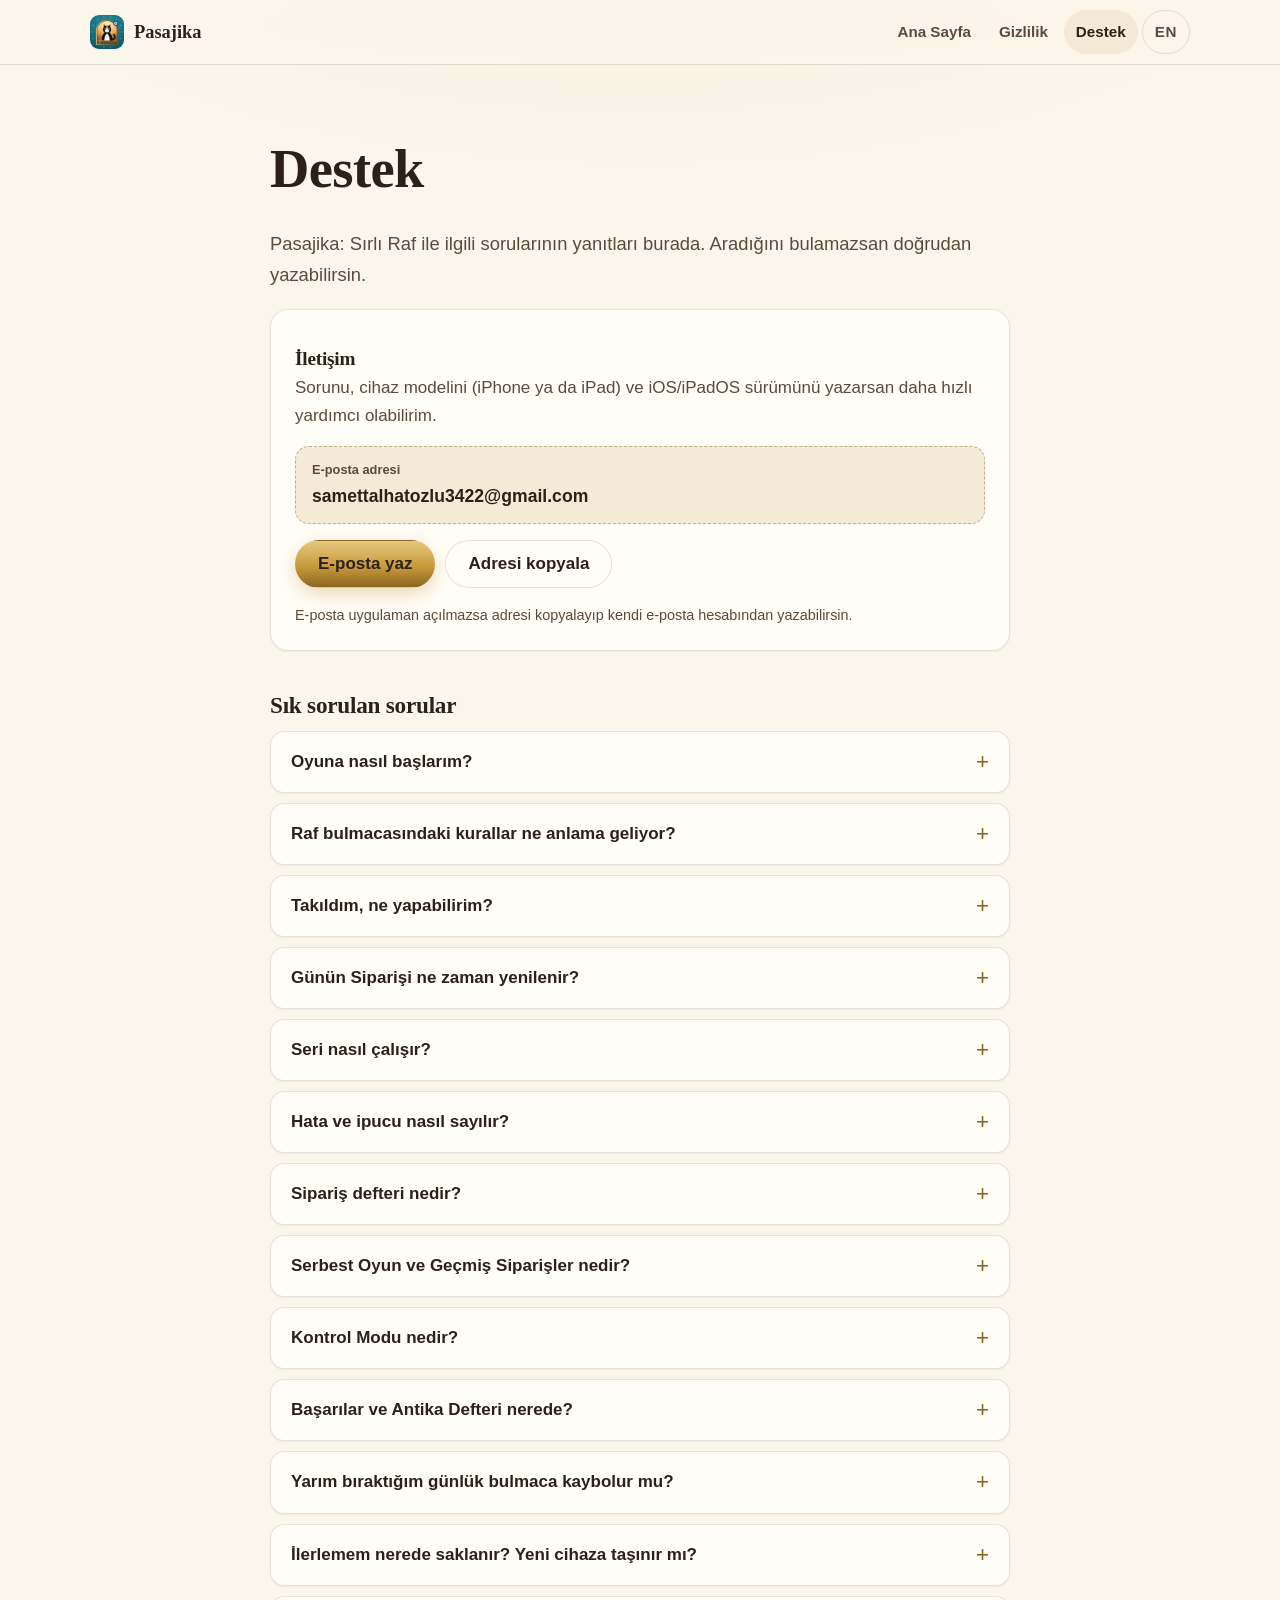
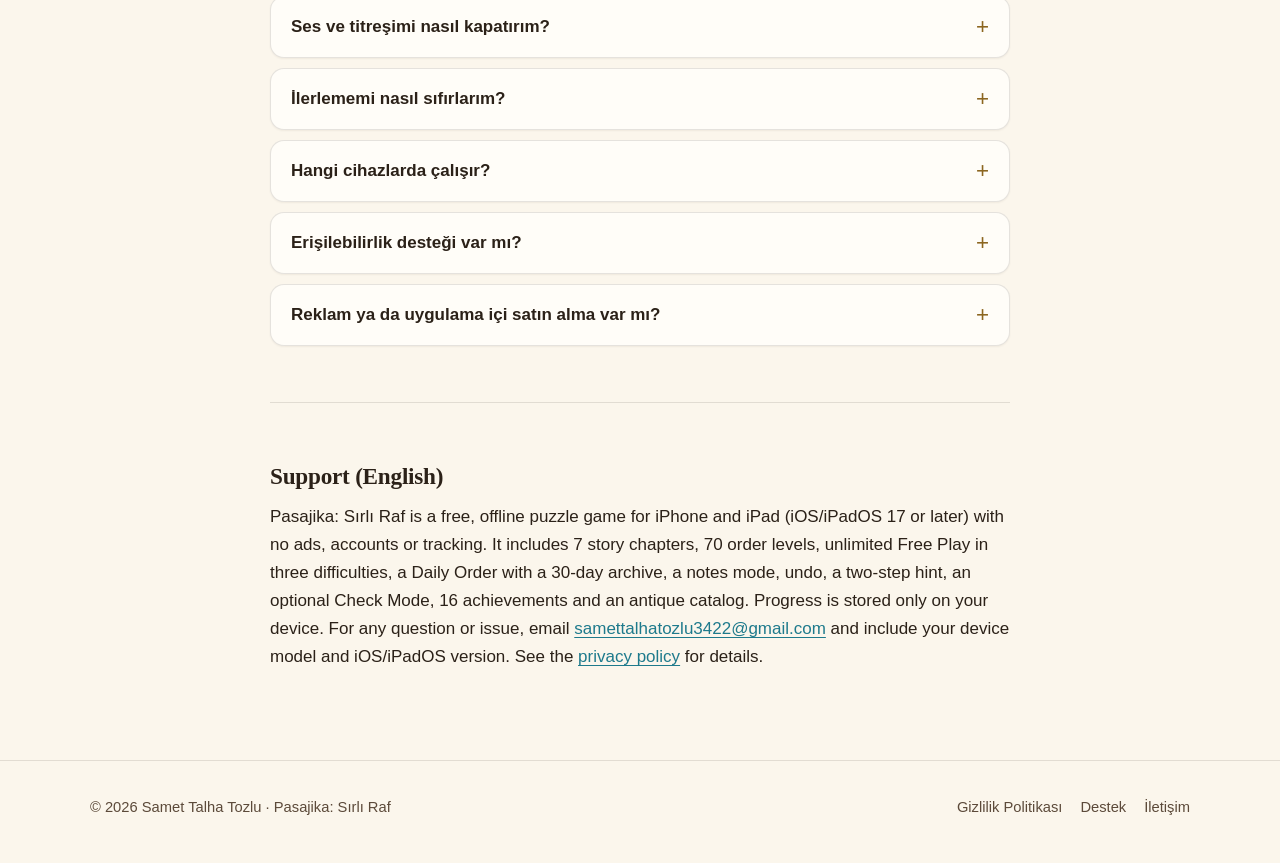
==== commit 81f49c75: "Site: İngilizce sayfalar, dil seçimi, özellik kartları ve animasyonlar" ====
--- a/destek/index.html
+++ b/destek/index.html
@@ -6,6 +6,9 @@
   <title>Destek · Pasajika: Sırlı Raf</title>
   <meta name="description" content="Pasajika: Sırlı Raf destek sayfası: sık sorulan sorular, sipariş defterleri, Serbest Oyun, yıldızlar, Günün Siparişi, seri, ilerleme ve iletişim.">
   <link rel="canonical" href="https://samettalhatozlu.github.io/pasajika/destek/">
+  <link rel="alternate" hreflang="tr" href="https://samettalhatozlu.github.io/pasajika/destek/">
+  <link rel="alternate" hreflang="en" href="https://samettalhatozlu.github.io/pasajika/en/support/">
+  <link rel="alternate" hreflang="x-default" href="https://samettalhatozlu.github.io/pasajika/destek/">
   <meta name="theme-color" content="#FBF6EC" media="(prefers-color-scheme: light)">
   <meta name="theme-color" content="#1B1510" media="(prefers-color-scheme: dark)">
   <meta property="og:type" content="website">
@@ -15,7 +18,7 @@
   <meta property="og:image" content="https://samettalhatozlu.github.io/pasajika/assets/img/icon-512.png">
   <link rel="icon" type="image/png" sizes="64x64" href="../assets/img/favicon-64.png">
   <link rel="apple-touch-icon" href="../assets/img/apple-touch-icon.png">
-  <link rel="stylesheet" href="../assets/site.css?v=6">
+  <link rel="stylesheet" href="../assets/site.css?v=7">
 </head>
 <body>
   <a class="skip-link" href="#icerik">İçeriğe geç</a>
@@ -30,6 +33,7 @@
         <a href="../">Ana Sayfa</a>
         <a href="../gizlilik/">Gizlilik</a>
         <a href="./" aria-current="page">Destek</a>
+        <a class="lang-link" href="../en/support/" hreflang="en" lang="en" aria-label="English">EN</a>
       </nav>
     </div>
   </header>
@@ -154,6 +158,6 @@
       </nav>
     </div>
   </footer>
-  <script src="../assets/site.js?v=1" defer></script>
+  <script src="../assets/site.js?v=2" defer></script>
 </body>
 </html>
--- a/assets/site.css
+++ b/assets/site.css
@@ -296,3 +296,71 @@
   .site-header, .site-footer, .lang-switch, .toc { display: none; }
   body { background: #fff; color: #000; }
 }
+
+/* Özellik kartları (Hikâyeden sonra da bitmez) */
+.section-head-sub { margin-top: clamp(40px, 6vw, 64px); }
+.features { display: grid; grid-template-columns: repeat(6, minmax(0, 1fr)); gap: 16px; }
+.features .feature { grid-column: span 2; }
+.features .feature:nth-child(4), .features .feature:nth-child(5) { grid-column: span 3; }
+@media (max-width: 900px) {
+  .features { grid-template-columns: repeat(2, minmax(0, 1fr)); }
+  .features .feature, .features .feature:nth-child(4) { grid-column: span 1; }
+  .features .feature:nth-child(5) { grid-column: 1 / -1; }
+}
+@media (max-width: 560px) {
+  .features { grid-template-columns: 1fr; }
+  .features .feature:nth-child(5) { grid-column: auto; }
+}
+.feature { display: flex; flex-direction: column; }
+.feature h3 { margin-bottom: 6px; }
+.feature p { color: var(--muted); margin: 0; }
+
+/* Liste maddeleri: kalın başlık ile metin aynı satırda akar */
+.checklist li { display: block; position: relative; padding-left: 30px; }
+.checklist li::before { position: absolute; left: 0; top: 0; }
+
+/* Dil seçimi (üst menü) */
+.nav .lang-link { border: 1px solid var(--line); font-weight: 800; letter-spacing: 0.04em; }
+.nav .lang-link:hover { border-color: var(--accent); }
+@media (max-width: 380px) { .nav .lang-link { padding: 7px 9px; } }
+
+/* ───────── Hareket ve geçişler ─────────
+   Hepsi "Hareketi azalt" açıkken kapanır. JavaScript çalışmazsa içerik olduğu gibi görünür. */
+@view-transition { navigation: auto; }
+::view-transition-old(root), ::view-transition-new(root) { animation-duration: .35s; }
+
+@keyframes page-in { from { opacity: 0; transform: translateY(10px); } to { opacity: 1; transform: none; } }
+@keyframes float { 0%, 100% { transform: translateY(0); } 50% { transform: translateY(-8px); } }
+@keyframes faq-open { from { opacity: 0; transform: translateY(-4px); } to { opacity: 1; transform: none; } }
+
+main { animation: page-in .6s cubic-bezier(.2, .7, .2, 1) both; }
+
+.site-header { transition: box-shadow .3s ease, background-color .3s ease; }
+.site-header.is-scrolled { box-shadow: 0 6px 24px rgba(43, 33, 24, .10); }
+
+.reveal {
+  opacity: 0; transform: translateY(22px);
+  transition: opacity .7s cubic-bezier(.2, .7, .2, 1), transform .7s cubic-bezier(.2, .7, .2, 1);
+  transition-delay: var(--reveal-delay, 0ms);
+}
+.reveal.is-visible { opacity: 1; transform: none; }
+
+.hero .device { animation: float 7s ease-in-out 1s infinite; }
+.nav a, .lang-switch a, .gallery img, .tablet-row img { transition: background-color .2s ease, color .2s ease, transform .35s cubic-bezier(.2, .7, .2, 1), box-shadow .35s ease; }
+.faq details[open] > div { animation: faq-open .3s ease both; }
+.faq summary { transition: color .2s ease; }
+
+@media (hover: hover) and (pointer: fine) {
+  .card { transition: transform .3s cubic-bezier(.2, .7, .2, 1), box-shadow .3s ease, border-color .3s ease; }
+  .card:hover { transform: translateY(-4px); box-shadow: var(--shadow); border-color: color-mix(in srgb, var(--brass) 45%, var(--line)); }
+  .gallery figure:hover img, .tablet-row figure:hover img { transform: translateY(-4px) scale(1.015); box-shadow: 0 18px 40px rgba(43, 33, 24, .22); }
+  .btn-primary:hover { box-shadow: 0 10px 26px color-mix(in srgb, var(--brass) 45%, transparent); }
+}
+
+@media (prefers-reduced-motion: reduce) {
+  @view-transition { navigation: none; }
+  main, .hero .device, .faq details[open] > div { animation: none; }
+  .reveal { opacity: 1; transform: none; transition: none; }
+  .card, .card:hover, .gallery img, .tablet-row img, .btn:hover { transition: none; transform: none; }
+}
+@media print { .reveal { opacity: 1 !important; transform: none !important; } main { animation: none; } }
